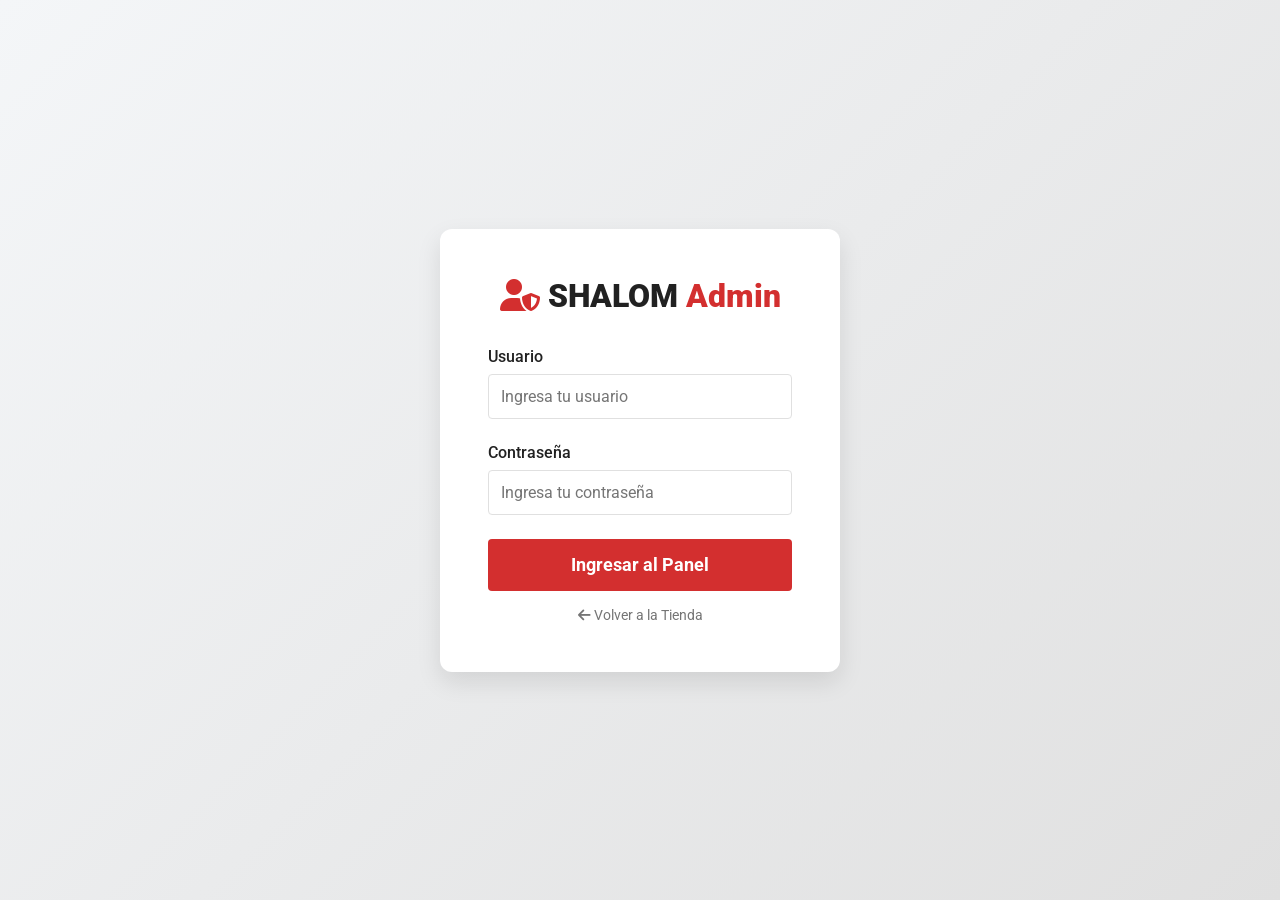
==== src/main/resources/static/admin.html @ d92ee45a "preparar para Railway" ====
<!DOCTYPE html>
<html lang="es">
<head>
    <meta charset="UTF-8">
    <meta name="viewport" content="width=device-width, initial-scale=1.0">
    <title>Admin Dashboard | SHALOM PAPELERÍA</title>
    <link href="https://fonts.googleapis.com/css2?family=Roboto:wght@300;400;500;700;900&display=swap" rel="stylesheet">
    <link rel="stylesheet" href="https://cdnjs.cloudflare.com/ajax/libs/font-awesome/6.4.0/css/all.min.css">
    <link rel="stylesheet" href="style.css">
    <script>
        // Protección de Ruta
        if (sessionStorage.getItem('adminAuth') !== 'true') {
            window.location.href = 'login.html';
        }
    </script>
    <style>
        .admin-container {
            max-width: 1200px;
            margin: 2rem auto;
            padding: 0 1rem;
        }
        .admin-header {
            display: flex;
            justify-content: space-between;
            align-items: center;
            margin-bottom: 2rem;
        }
        .admin-header h1 {
            font-size: 2rem;
            color: var(--text-main);
        }
        .btn-primary {
            background: var(--primary);
            color: white;
            border: none;
            padding: 0.75rem 1.5rem;
            border-radius: 4px;
            font-weight: bold;
            cursor: pointer;
            transition: background 0.2s;
        }
        .btn-primary:hover {
            background: var(--primary-hover);
        }
        
        /* Table Styles */
        .admin-table-container {
            background: var(--surface);
            border-radius: 8px;
            box-shadow: 0 4px 6px rgba(0,0,0,0.05);
            overflow-x: auto;
        }
        table {
            width: 100%;
            border-collapse: collapse;
        }
        th, td {
            padding: 1rem;
            text-align: left;
            border-bottom: 1px solid var(--border);
        }
        th {
            background: #f8fafc;
            font-weight: 600;
            color: var(--text-muted);
            text-transform: uppercase;
            font-size: 0.85rem;
        }
        tr:hover {
            background: #f8fafc;
        }
        .status-badge {
            padding: 0.25rem 0.75rem;
            border-radius: 50px;
            font-size: 0.8rem;
            font-weight: bold;
        }
        .status-active { background: #e8f5e9; color: var(--success); }
        .status-inactive { background: #ffebee; color: var(--danger); }
        
        .action-btns button {
            background: none;
            border: none;
            cursor: pointer;
            font-size: 1.1rem;
            margin-right: 0.5rem;
            transition: color 0.2s;
        }
        .btn-edit { color: var(--secondary); }
        .btn-edit:hover { color: #0d47a1; }
        .btn-delete { color: var(--danger); }
        .btn-delete:hover { color: #b71c1c; }

        /* Modal Styles */
        .modal {
            display: none;
            position: fixed;
            top: 0; left: 0; width: 100%; height: 100%;
            background: rgba(0,0,0,0.5);
            z-index: 2000;
            align-items: center;
            justify-content: center;
        }
        .modal.open {
            display: flex;
        }
        .modal-content {
            background: var(--surface);
            border-radius: 8px;
            width: 100%;
            max-width: 500px;
            padding: 2rem;
            box-shadow: 0 10px 25px rgba(0,0,0,0.2);
            position: relative;
        }
        .modal-header {
            display: flex;
            justify-content: space-between;
            align-items: center;
            margin-bottom: 1.5rem;
        }
        .modal-header h2 { font-size: 1.5rem; }
        .modal-close {
            background: none; border: none; font-size: 1.5rem; cursor: pointer; color: var(--text-muted);
        }
        .form-group {
            margin-bottom: 1.25rem;
        }
        .form-group label {
            display: block;
            margin-bottom: 0.5rem;
            font-weight: 500;
            color: var(--text-main);
        }
        .form-group input, .form-group textarea, .form-group select {
            width: 100%;
            padding: 0.75rem;
            border: 1px solid var(--border);
            border-radius: 4px;
            font-family: 'Roboto', sans-serif;
        }
        .form-group input:focus, .form-group textarea:focus {
            outline: none;
            border-color: var(--primary);
        }
        .form-actions {
            display: flex;
            justify-content: flex-end;
            gap: 1rem;
            margin-top: 2rem;
        }
        .btn-cancel {
            background: var(--bg);
            color: var(--text-main);
            border: 1px solid var(--border);
            padding: 0.75rem 1.5rem;
            border-radius: 4px;
            cursor: pointer;
        }
    </style>
</head>
<body>
    <!-- Main Header (Admin Mode) -->
    <header class="main-header">
        <div class="header-container">
            <div class="logo">
                <i class="fas fa-cog text-primary"></i> SHALOM<span class="text-primary"> Admin</span>
            </div>
            
            <div class="header-actions">
                <a href="#" onclick="cerrarSesion()" style="text-decoration: none; display: flex; align-items: center; gap: 0.5rem; color: var(--danger); font-weight: 500;">
                    <i class="fas fa-sign-out-alt"></i> Cerrar Sesión
                </a>
            </div>
        </div>
    </header>

    <main class="admin-container">
        <div class="admin-header">
            <h1>Gestión de Inventario</h1>
            <button class="btn-primary" onclick="abrirModal()">
                <i class="fas fa-plus"></i> Nuevo Producto
            </button>
        </div>

        <div class="admin-table-container">
            <table>
                <thead>
                    <tr>
                        <th>ID</th>
                        <th>Producto</th>
                        <th>Categoría</th>
                        <th>Precio</th>
                        <th>Stock</th>
                        <th>Estado</th>
                        <th>Acciones</th>
                    </tr>
                </thead>
                <tbody id="admin-table-body">
                    <!-- Products injected here -->
                    <tr><td colspan="7" style="text-align:center;">Cargando inventario...</td></tr>
                </tbody>
            </table>
        </div>
    </main>

    <!-- Modal Form -->
    <div class="modal" id="productModal">
        <div class="modal-content">
            <div class="modal-header">
                <h2 id="modalTitle">Nuevo Producto</h2>
                <button class="modal-close" onclick="cerrarModal()"><i class="fas fa-times"></i></button>
            </div>
            <form id="productForm" onsubmit="guardarProducto(event)">
                <input type="hidden" id="prodId">
                <div class="form-group">
                    <label>Nombre del Producto *</label>
                    <input type="text" id="prodNombre" required>
                </div>
                <div class="form-group">
                    <label>Categoría</label>
                    <input type="text" id="prodCategoria" placeholder="Ej: Cuadernos, Escritura...">
                </div>
                <div class="form-group">
                    <label>URL de la Imagen (Opcional)</label>
                    <input type="url" id="prodImagenUrl" placeholder="https://ejemplo.com/imagen.jpg">
                </div>
                <div style="display: grid; grid-template-columns: 1fr 1fr; gap: 1rem;">
                    <div class="form-group">
                        <label>Precio ($) *</label>
                        <input type="number" step="0.01" id="prodPrecio" required min="0">
                    </div>
                    <div class="form-group">
                        <label>Stock *</label>
                        <input type="number" id="prodStock" required min="0">
                    </div>
                </div>
                <div class="form-group">
                    <label>Descripción</label>
                    <textarea id="prodDesc" rows="3"></textarea>
                </div>
                <div class="form-group">
                    <label>Estado</label>
                    <select id="prodActivo">
                        <option value="true">Activo</option>
                        <option value="false">Inactivo</option>
                    </select>
                </div>
                <div class="form-actions">
                    <button type="button" class="btn-cancel" onclick="cerrarModal()">Cancelar</button>
                    <button type="submit" class="btn-primary" id="btnGuardar">Guardar Producto</button>
                </div>
            </form>
        </div>
    </div>

    <!-- Notification Toast -->
    <div id="toast" class="toast"></div>

    <script src="admin.js"></script>
</body>
</html>
---- src/main/resources/static/style.css ----
:root {
    --primary: #d32f2f; /* Un rojo institucional tipo Panamericana/Tauro */
    --primary-hover: #b71c1c;
    --secondary: #1976d2;
    --bg: #f4f6f8;
    --surface: #ffffff;
    --text-main: #212121;
    --text-muted: #757575;
    --border: #e0e0e0;
    --success: #2e7d32;
    --danger: #c62828;
    --warning: #f57c00;
}

* {
    margin: 0;
    padding: 0;
    box-sizing: border-box;
    font-family: 'Roboto', sans-serif;
}

body {
    background-color: var(--bg);
    color: var(--text-main);
    -webkit-font-smoothing: antialiased;
}

.text-primary { color: var(--primary); }

/* Top Bar */
.top-bar {
    background-color: #eeeeee;
    color: var(--text-muted);
    font-size: 0.85rem;
    padding: 0.5rem 0;
}

.top-bar-content {
    max-width: 1200px;
    margin: 0 auto;
    padding: 0 1rem;
    display: flex;
    justify-content: space-between;
    align-items: center;
}

.top-links a {
    color: var(--text-muted);
    text-decoration: none;
    margin-left: 1rem;
    transition: color 0.2s;
}

.top-links a:hover {
    color: var(--primary);
}

.admin-link {
    font-weight: bold;
    color: var(--primary) !important;
}

/* Main Header */
.main-header {
    background: var(--surface);
    padding: 1.5rem 0;
    box-shadow: 0 2px 4px rgba(0,0,0,0.05);
    position: sticky;
    top: 0;
    z-index: 100;
}

.header-container {
    max-width: 1200px;
    margin: 0 auto;
    padding: 0 1rem;
    display: flex;
    justify-content: space-between;
    align-items: center;
    gap: 2rem;
}

.logo {
    font-size: 1.8rem;
    font-weight: 900;
    cursor: pointer;
    color: var(--text-main);
    letter-spacing: -0.5px;
}

.search-bar {
    flex-grow: 1;
    display: flex;
    max-width: 600px;
    border: 2px solid var(--primary);
    border-radius: 4px;
    overflow: hidden;
}

.search-bar input {
    flex-grow: 1;
    border: none;
    padding: 0.75rem 1rem;
    font-size: 1rem;
    outline: none;
}

.search-bar button {
    background: var(--primary);
    color: white;
    border: none;
    padding: 0 1.5rem;
    cursor: pointer;
    font-size: 1.1rem;
    transition: background 0.2s;
}

.search-bar button:hover {
    background: var(--primary-hover);
}

.header-actions {
    display: flex;
    gap: 2rem;
}

.action-item {
    display: flex;
    align-items: center;
    gap: 0.75rem;
    cursor: pointer;
    position: relative;
}

.action-item i {
    font-size: 1.5rem;
    color: var(--text-main);
}

.action-text {
    display: flex;
    flex-direction: column;
}

.action-text span {
    font-size: 0.75rem;
    color: var(--text-muted);
}

.action-text strong {
    font-size: 0.9rem;
    color: var(--text-main);
}

.cart-icon:hover i, .cart-icon:hover strong {
    color: var(--primary);
}

.cart-badge {
    position: absolute;
    top: -8px;
    left: 12px;
    background: var(--primary);
    color: white;
    font-size: 0.75rem;
    font-weight: bold;
    width: 20px;
    height: 20px;
    border-radius: 50%;
    display: flex;
    align-items: center;
    justify-content: center;
    border: 2px solid var(--surface);
}

/* Navigation */
.main-nav {
    background: var(--text-main);
    color: white;
}

.nav-container {
    max-width: 1200px;
    margin: 0 auto;
    padding: 0 1rem;
    display: flex;
    gap: 1.5rem;
}

.nav-container a {
    color: white;
    text-decoration: none;
    padding: 1rem 0;
    font-size: 0.95rem;
    font-weight: 500;
    transition: opacity 0.2s;
}

.nav-container a:hover {
    opacity: 0.8;
}

.nav-container a i {
    margin-right: 0.5rem;
}

/* Store Layout */
.store-container {
    max-width: 1200px;
    margin: 2rem auto;
    padding: 0 1rem;
}

/* Hero Banner */
.hero-banner {
    background: linear-gradient(135deg, var(--secondary) 0%, #0d47a1 100%);
    border-radius: 8px;
    padding: 3rem;
    color: white;
    margin-bottom: 2rem;
    display: flex;
    align-items: center;
    box-shadow: 0 4px 12px rgba(0,0,0,0.1);
    position: relative;
    overflow: hidden;
}

.hero-banner::after {
    content: '📚✏️📐';
    position: absolute;
    right: 5%;
    font-size: 8rem;
    opacity: 0.1;
    transform: rotate(15deg);
}

.hero-content {
    position: relative;
    z-index: 1;
    max-width: 500px;
}

.hero-content h2 {
    font-size: 2.5rem;
    font-weight: 900;
    margin-bottom: 0.5rem;
}

.hero-content p {
    font-size: 1.2rem;
    margin-bottom: 1.5rem;
    opacity: 0.9;
}

.btn-hero {
    background: #ffeb3b;
    color: var(--text-main);
    border: none;
    padding: 0.75rem 2rem;
    font-size: 1.1rem;
    font-weight: bold;
    border-radius: 4px;
    cursor: pointer;
    transition: transform 0.2s;
}

.btn-hero:hover {
    transform: translateY(-2px);
}

/* Store Layout Structure */
.store-layout {
    display: grid;
    grid-template-columns: 250px 1fr;
    gap: 2rem;
}

/* Sidebar */
.sidebar {
    background: var(--surface);
    border-radius: 8px;
    padding: 1.5rem;
    box-shadow: 0 1px 3px rgba(0,0,0,0.05);
    height: fit-content;
}

.filter-section h3 {
    font-size: 1.1rem;
    margin-bottom: 1rem;
    padding-bottom: 0.5rem;
    border-bottom: 1px solid var(--border);
}

.category-list {
    list-style: none;
}

.category-list li {
    margin-bottom: 0.5rem;
}

.category-list a {
    color: var(--text-muted);
    text-decoration: none;
    font-size: 0.95rem;
    display: block;
    padding: 0.4rem 0;
    transition: color 0.2s;
    cursor: pointer;
}

.category-list a:hover, .category-list a.active {
    color: var(--primary);
    font-weight: 500;
}

/* Products Section */
.section-header {
    display: flex;
    justify-content: space-between;
    align-items: center;
    margin-bottom: 1.5rem;
}

.section-header h2 {
    font-size: 1.5rem;
    color: var(--text-main);
}

.sort-by label {
    font-size: 0.9rem;
    color: var(--text-muted);
    margin-right: 0.5rem;
}

.sort-by select {
    padding: 0.5rem;
    border: 1px solid var(--border);
    border-radius: 4px;
    outline: none;
}

.products-grid {
    display: grid;
    grid-template-columns: repeat(auto-fill, minmax(240px, 1fr));
    gap: 1.5rem;
}

.product-card {
    background: var(--surface);
    border-radius: 8px;
    padding: 0;
    box-shadow: 0 1px 3px rgba(0,0,0,0.1);
    transition: transform 0.2s, box-shadow 0.2s;
    display: flex;
    flex-direction: column;
    overflow: hidden;
    position: relative;
}

.product-card:hover {
    transform: translateY(-4px);
    box-shadow: 0 10px 15px -3px rgba(0,0,0,0.1);
}

.product-image {
    height: 180px;
    background: #e0e0e0;
    display: flex;
    align-items: center;
    justify-content: center;
    font-size: 4rem;
    color: #bdbdbd;
    overflow: hidden;
}

.product-details {
    padding: 1.25rem;
    display: flex;
    flex-direction: column;
    flex-grow: 1;
}

.product-category {
    font-size: 0.75rem;
    text-transform: uppercase;
    color: var(--secondary);
    font-weight: 700;
    margin-bottom: 0.5rem;
}

.product-name {
    font-size: 1.1rem;
    font-weight: 500;
    margin-bottom: 0.5rem;
    color: var(--text-main);
    line-height: 1.3;
}

.product-desc {
    color: var(--text-muted);
    font-size: 0.85rem;
    margin-bottom: 1rem;
    flex-grow: 1;
}

.product-price {
    font-size: 1.5rem;
    font-weight: 900;
    color: var(--primary);
    margin-bottom: 0.25rem;
}

.product-stock {
    font-size: 0.8rem;
    color: var(--text-muted);
    margin-bottom: 1rem;
}

.product-stock.low {
    color: var(--warning);
    font-weight: bold;
}

.product-stock.out {
    color: var(--danger);
    font-weight: bold;
}

.btn-add {
    background: var(--surface);
    color: var(--primary);
    border: 2px solid var(--primary);
    padding: 0.6rem;
    border-radius: 4px;
    font-weight: bold;
    cursor: pointer;
    transition: all 0.2s;
    width: 100%;
    text-transform: uppercase;
    font-size: 0.9rem;
}

.btn-add:hover {
    background: var(--primary);
    color: white;
}

.btn-add:disabled {
    border-color: var(--border);
    color: var(--text-muted);
    background: var(--bg);
    cursor: not-allowed;
}

/* Footer */
.main-footer {
    background: var(--text-main);
    color: #e0e0e0;
    padding-top: 4rem;
    margin-top: 4rem;
}

.footer-container {
    max-width: 1200px;
    margin: 0 auto;
    padding: 0 1rem;
    display: grid;
    grid-template-columns: repeat(auto-fit, minmax(250px, 1fr));
    gap: 3rem;
    margin-bottom: 3rem;
}

.footer-col .logo {
    color: white;
    margin-bottom: 1rem;
}

.footer-col p {
    font-size: 0.9rem;
    line-height: 1.6;
    margin-bottom: 1rem;
}

.social-links a {
    display: inline-flex;
    align-items: center;
    justify-content: center;
    width: 36px;
    height: 36px;
    background: rgba(255,255,255,0.1);
    color: white;
    border-radius: 50%;
    margin-right: 0.5rem;
    transition: background 0.2s;
}

.social-links a:hover {
    background: var(--primary);
}

.footer-col h3 {
    color: white;
    font-size: 1.2rem;
    margin-bottom: 1.5rem;
    position: relative;
}

.footer-col h3::after {
    content: '';
    position: absolute;
    left: 0;
    bottom: -8px;
    width: 40px;
    height: 2px;
    background: var(--primary);
}

.footer-col ul {
    list-style: none;
}

.footer-col ul li {
    margin-bottom: 0.75rem;
}

.footer-col ul a {
    color: #e0e0e0;
    text-decoration: none;
    transition: color 0.2s;
    font-size: 0.9rem;
}

.footer-col ul a:hover {
    color: white;
    padding-left: 5px;
}

.newsletter-form {
    display: flex;
    margin-top: 1rem;
}

.newsletter-form input {
    flex-grow: 1;
    padding: 0.75rem;
    border: none;
    border-radius: 4px 0 0 4px;
    outline: none;
}

.newsletter-form button {
    background: var(--primary);
    color: white;
    border: none;
    padding: 0 1.5rem;
    border-radius: 0 4px 4px 0;
    cursor: pointer;
    font-weight: bold;
}

.footer-bottom {
    background: #111;
    text-align: center;
    padding: 1.5rem;
    font-size: 0.85rem;
    color: #757575;
}

/* Sidebar Cart */
.cart-sidebar {
    position: fixed;
    top: 0;
    right: -400px;
    width: 400px;
    height: 100vh;
    background: var(--surface);
    box-shadow: -10px 0 20px rgba(0,0,0,0.1);
    z-index: 1000;
    transition: right 0.3s ease;
    display: flex;
    flex-direction: column;
}

.cart-sidebar.open {
    right: 0;
}

.overlay {
    position: fixed;
    top: 0;
    left: 0;
    width: 100%;
    height: 100%;
    background: rgba(0,0,0,0.5);
    backdrop-filter: blur(4px);
    z-index: 999;
    display: none;
    opacity: 0;
    transition: opacity 0.3s;
}

.overlay.open {
    display: block;
    opacity: 1;
}

.cart-header {
    padding: 1.5rem;
    border-bottom: 1px solid var(--border);
    display: flex;
    justify-content: space-between;
    align-items: center;
    background: var(--bg);
}

.cart-header h2 {
    font-size: 1.25rem;
    color: var(--text-main);
}

.close-btn {
    background: none;
    border: none;
    font-size: 1.5rem;
    cursor: pointer;
    color: var(--text-muted);
}

.cart-items {
    flex-grow: 1;
    overflow-y: auto;
    padding: 1.5rem;
}

.cart-item {
    display: flex;
    justify-content: space-between;
    align-items: center;
    padding-bottom: 1rem;
    margin-bottom: 1rem;
    border-bottom: 1px solid var(--border);
}

.cart-item-info h4 {
    font-size: 0.95rem;
    margin-bottom: 0.25rem;
    font-weight: 500;
}

.cart-item-price {
    color: var(--primary);
    font-weight: bold;
    font-size: 0.9rem;
}

.cart-item-controls {
    display: flex;
    align-items: center;
    gap: 0.5rem;
    background: var(--bg);
    border-radius: 4px;
    padding: 0.25rem;
}

.qty-btn {
    background: var(--surface);
    border: 1px solid var(--border);
    width: 24px;
    height: 24px;
    border-radius: 4px;
    cursor: pointer;
    font-weight: bold;
    color: var(--text-main);
}

.cart-footer {
    padding: 1.5rem;
    border-top: 1px solid var(--border);
    background: var(--surface);
    box-shadow: 0 -4px 10px rgba(0,0,0,0.05);
}

.total-row {
    display: flex;
    justify-content: space-between;
    font-size: 1.25rem;
    font-weight: 900;
    margin-bottom: 1.5rem;
}

.checkout-btn {
    width: 100%;
    background: var(--success);
    color: white;
    border: none;
    padding: 1rem;
    border-radius: 4px;
    font-size: 1.1rem;
    font-weight: bold;
    cursor: pointer;
    transition: background 0.2s;
    text-transform: uppercase;
}

.checkout-btn:hover {
    background: #1b5e20;
}

/* Toast */
.toast {
    position: fixed;
    bottom: 20px;
    left: 50%;
    transform: translateX(-50%) translateY(100px);
    background: var(--text-main);
    color: white;
    padding: 1rem 2rem;
    border-radius: 4px;
    box-shadow: 0 4px 12px rgba(0,0,0,0.15);
    transition: transform 0.3s ease;
    z-index: 2000;
    font-weight: 500;
}

.toast.show {
    transform: translateX(-50%) translateY(0);
}

.toast.error {
    background: var(--danger);
}

.toast.success {
    background: var(--success);
}

.loading-spinner {
    text-align: center;
    padding: 3rem;
    color: var(--primary);
    font-size: 1.2rem;
}
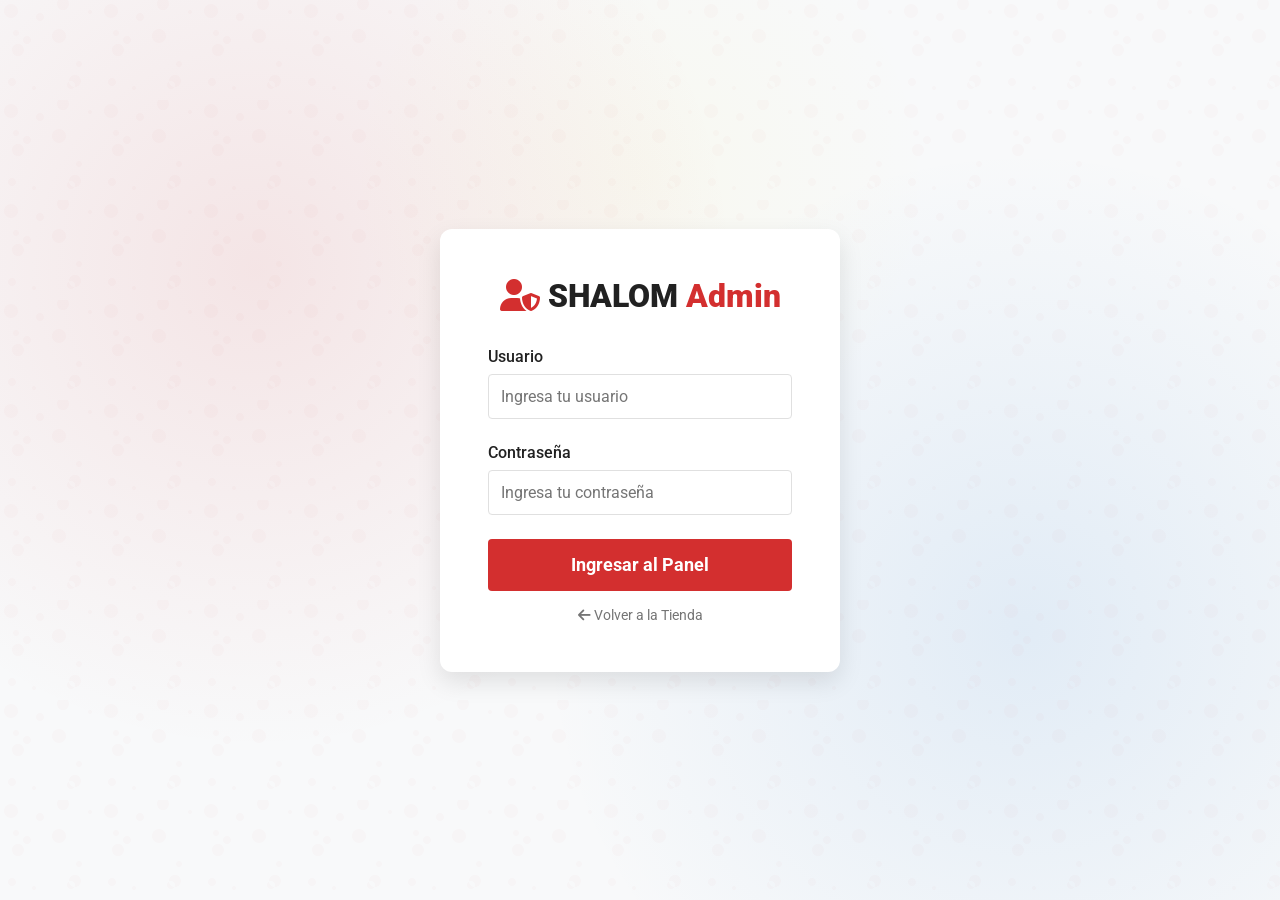
==== commit d2b47ed9: "corregir localhost en app.js y admin.js" ====
--- a/src/main/resources/static/admin.html
+++ b/src/main/resources/static/admin.html
@@ -157,6 +157,20 @@
             border-radius: 4px;
             cursor: pointer;
         }
+        .tab-btn {
+            background: none;
+            border: none;
+            padding: 0.5rem 1rem;
+            cursor: pointer;
+            font-weight: 500;
+            color: var(--text-muted);
+            border-bottom: 2px solid transparent;
+            transition: all 0.2s;
+        }
+        .tab-btn.active {
+            color: var(--primary);
+            border-bottom-color: var(--primary);
+        }
     </style>
 </head>
 <body>
@@ -176,31 +190,80 @@
     </header>
 
     <main class="admin-container">
-        <div class="admin-header">
-            <h1>Gestión de Inventario</h1>
-            <button class="btn-primary" onclick="abrirModal()">
-                <i class="fas fa-plus"></i> Nuevo Producto
-            </button>
-        </div>
-
-        <div class="admin-table-container">
-            <table>
-                <thead>
-                    <tr>
-                        <th>ID</th>
-                        <th>Producto</th>
-                        <th>Categoría</th>
-                        <th>Precio</th>
-                        <th>Stock</th>
-                        <th>Estado</th>
-                        <th>Acciones</th>
-                    </tr>
-                </thead>
-                <tbody id="admin-table-body">
-                    <!-- Products injected here -->
-                    <tr><td colspan="7" style="text-align:center;">Cargando inventario...</td></tr>
-                </tbody>
-            </table>
+        <!-- Dashboard Summary -->
+        <div class="admin-summary" style="display: grid; grid-template-columns: repeat(auto-fit, minmax(200px, 1fr)); gap: 1.5rem; margin-bottom: 2rem;">
+            <div class="summary-card" style="background: var(--surface); padding: 1.5rem; border-radius: 8px; box-shadow: 0 2px 4px rgba(0,0,0,0.05); border-left: 4px solid var(--success);">
+                <span style="color: var(--text-muted); font-size: 0.85rem; text-transform: uppercase; font-weight: bold;">Ventas de Hoy</span>
+                <h2 id="summary-ventas-hoy" style="font-size: 1.8rem; margin: 0.5rem 0;">$0</h2>
+                <span id="summary-pedidos-hoy" style="font-size: 0.85rem; color: var(--text-muted);">0 pedidos realizados</span>
+            </div>
+            <div class="summary-card" style="background: var(--surface); padding: 1.5rem; border-radius: 8px; box-shadow: 0 2px 4px rgba(0,0,0,0.05); border-left: 4px solid var(--primary);">
+                <span style="color: var(--text-muted); font-size: 0.85rem; text-transform: uppercase; font-weight: bold;">Productos en Stock</span>
+                <h2 id="summary-stock-total" style="font-size: 1.8rem; margin: 0.5rem 0;">0</h2>
+                <span style="font-size: 0.85rem; color: var(--text-muted);">Unidades totales</span>
+            </div>
+        </div>
+
+        <div class="admin-tabs" style="margin-bottom: 2rem; display: flex; gap: 1rem; border-bottom: 2px solid var(--border); padding-bottom: 0.5rem;">
+            <button class="tab-btn active" id="tab-inventario" onclick="switchTab('inventario')">Inventario</button>
+            <button class="tab-btn" id="tab-pedidos" onclick="switchTab('pedidos')">Pedidos</button>
+        </div>
+
+        <div id="section-inventario">
+            <div class="admin-header">
+                <h1>Gestión de Inventario</h1>
+                <button class="btn-primary" onclick="abrirModal()">
+                    <i class="fas fa-plus"></i> Nuevo Producto
+                </button>
+            </div>
+
+            <div class="admin-table-container">
+                <table>
+                    <thead>
+                        <tr>
+                            <th>ID</th>
+                            <th>Producto</th>
+                            <th>Categoría</th>
+                            <th>Precio</th>
+                            <th>Stock</th>
+                            <th>Estado</th>
+                            <th>Acciones</th>
+                        </tr>
+                    </thead>
+                    <tbody id="admin-table-body">
+                        <!-- Products injected here -->
+                        <tr><td colspan="7" style="text-align:center;">Cargando inventario...</td></tr>
+                    </tbody>
+                </table>
+            </div>
+        </div>
+
+        <div id="section-pedidos" style="display: none;">
+            <div class="admin-header">
+                <h1>Pedidos de Clientes</h1>
+                <button class="btn-primary" onclick="cargarPedidos()">
+                    <i class="fas fa-sync"></i> Actualizar
+                </button>
+            </div>
+
+            <div class="admin-table-container">
+                <table>
+                    <thead>
+                        <tr>
+                            <th>ID Pedido</th>
+                            <th>Fecha</th>
+                            <th>Cliente</th>
+                            <th>Correo</th>
+                            <th>Total</th>
+                            <th>Acciones</th>
+                        </tr>
+                    </thead>
+                    <tbody id="pedidos-table-body">
+                        <!-- Orders injected here -->
+                        <tr><td colspan="6" style="text-align:center;">Cargando pedidos...</td></tr>
+                    </tbody>
+                </table>
+            </div>
         </div>
     </main>
 
@@ -254,6 +317,22 @@
         </div>
     </div>
 
+    <!-- Modal Detalles Pedido -->
+    <div class="modal" id="pedidoModal">
+        <div class="modal-content" style="max-width: 600px;">
+            <div class="modal-header">
+                <h2>Detalles del Pedido</h2>
+                <button class="modal-close" onclick="cerrarPedidoModal()"><i class="fas fa-times"></i></button>
+            </div>
+            <div id="pedido-detalles-content">
+                <!-- Order details injected here -->
+            </div>
+            <div class="form-actions">
+                <button type="button" class="btn-primary" onclick="cerrarPedidoModal()">Cerrar</button>
+            </div>
+        </div>
+    </div>
+
     <!-- Notification Toast -->
     <div id="toast" class="toast"></div>
 
--- a/src/main/resources/static/style.css
+++ b/src/main/resources/static/style.css
@@ -12,6 +12,70 @@
     --warning: #f57c00;
 }
 
+body.dark-mode {
+    --bg: #121212;
+    --surface: #1e1e1e;
+    --text-main: #f0f0f0;
+    --text-muted: #a0a0a0;
+    --border: #333333;
+    --primary: #ff5252;
+    --primary-hover: #ff1744;
+    --secondary: #64b5f6;
+}
+
+body.dark-mode .top-bar {
+    background-color: #1a1a1a;
+}
+
+body.dark-mode .search-bar input {
+    background-color: #2a2a2a;
+    color: white;
+}
+
+body.dark-mode .product-image {
+    background-color: #252525;
+}
+
+body.dark-mode .cart-item-controls {
+    background-color: #2a2a2a;
+}
+
+body.dark-mode .modal-content {
+    background-color: #1e1e1e;
+    color: white;
+}
+
+body.dark-mode .btn-cancelar {
+    background: #2a2a2a;
+    color: #a0a0a0;
+    border-color: #444;
+}
+
+body.dark-mode input, 
+body.dark-mode select, 
+body.dark-mode textarea {
+    background-color: #2a2a2a;
+    color: white;
+    border-color: #444;
+}
+
+body.dark-mode .hero-banner {
+    background: linear-gradient(135deg, #1a237e 0%, #000000 100%);
+}
+
+body.dark-mode .main-footer {
+    background: #0a0a0a;
+}
+
+body.dark-mode .footer-bottom {
+    background: #000;
+}
+
+body.dark-mode .newsletter-form input {
+    background-color: #333;
+    color: white;
+}
+
 * {
     margin: 0;
     padding: 0;
@@ -20,9 +84,71 @@
 }
 
 body {
-    background-color: var(--bg);
+    background: var(--bg);
     color: var(--text-main);
     -webkit-font-smoothing: antialiased;
+    min-height: 100vh;
+    position: relative;
+    overflow-x: hidden;
+}
+
+/* Elegant Background Effect */
+body::before {
+    content: '';
+    position: fixed;
+    top: 0;
+    left: 0;
+    width: 100%;
+    height: 100%;
+    background: 
+        radial-gradient(circle at 20% 30%, rgba(211, 47, 47, 0.1) 0%, transparent 40%),
+        radial-gradient(circle at 80% 70%, rgba(25, 118, 210, 0.1) 0%, transparent 40%),
+        radial-gradient(circle at 50% 20%, rgba(255, 235, 59, 0.05) 0%, transparent 30%),
+        #f8f9fa;
+    z-index: -1;
+    animation: moveBG 20s ease-in-out infinite alternate;
+}
+
+@keyframes moveBG {
+    0% { background-position: 0% 0%; }
+    100% { background-position: 100% 100%; }
+}
+
+body.dark-mode::before {
+    background: 
+        radial-gradient(circle at 20% 30%, rgba(255, 82, 82, 0.15) 0%, transparent 40%),
+        radial-gradient(circle at 80% 70%, rgba(100, 181, 246, 0.15) 0%, transparent 40%),
+        radial-gradient(circle at 50% 20%, rgba(255, 235, 59, 0.05) 0%, transparent 30%),
+        #0a0a0a;
+}
+
+body::after {
+    content: '';
+    position: fixed;
+    top: 0;
+    left: 0;
+    width: 100%;
+    height: 100%;
+    background-image: url("data:image/svg+xml,%3Csvg width='100' height='100' viewBox='0 0 100 100' xmlns='http://www.w3.org/2000/svg'%3E%3Cpath d='M11 18c3.866 0 7-3.134 7-7s-3.134-7-7-7-7 3.134-7 7 3.134 7 7 7zm48 25c3.866 0 7-3.134 7-7s-3.134-7-7-7-7 3.134-7 7 3.134 7 7 7zm-43-7c1.657 0 3-1.343 3-3s-1.343-3-3-3-3 1.343-3 3 1.343 3 3 3zm63 31c1.657 0 3-1.343 3-3s-1.343-3-3-3-3 1.343-3 3 1.343 3 3 3zM34 90c1.105 0 2-.895 2-2s-.895-2-2-2-2 .895-2 2 .895 2 2 2zm56-76c1.105 0 2-.895 2-2s-.895-2-2-2-2 .895-2 2 .895 2 2 2zM12 86c2.21 0 4-1.79 4-4s-1.79-4-4-4-4 1.79-4 4 1.79 4 4 4zm28-65c2.21 0 4-1.79 4-4s-1.79-4-4-4-4 1.79-4 4 1.79 4 4 4zm23-11c3.314 0 6-2.686 6-6s-2.686-6-6-6-6 2.686-6 6 2.686 6 6 6zm-45 46c3.314 0 6-2.686 6-6s-2.686-6-6-6-6 2.686-6 6 2.686 6 6 6zm57 31c3.314 0 6-2.686 6-6s-2.686-6-6-6-6 2.686-6 6 2.686 6 6 6zM27 44c2.21 0 4-1.79 4-4s-1.79-4-4-4-4 1.79-4 4 1.79 4 4 4zm44 45c2.21 0 4-1.79 4-4s-1.79-4-4-4-4 1.79-4 4 1.79 4 4 4z' fill='%23d32f2f' fill-opacity='0.02' fill-rule='evenodd'/%3E%3C/svg%3E");
+    z-index: -1;
+    pointer-events: none;
+}
+
+body.dark-mode::after {
+    background-image: url("data:image/svg+xml,%3Csvg width='100' height='100' viewBox='0 0 100 100' xmlns='http://www.w3.org/2000/svg'%3E%3Cpath d='M11 18c3.866 0 7-3.134 7-7s-3.134-7-7-7-7 3.134-7 7 3.134 7 7 7zm48 25c3.866 0 7-3.134 7-7s-3.134-7-7-7-7 3.134-7 7 3.134 7 7 7zm-43-7c1.657 0 3-1.343 3-3s-1.343-3-3-3-3 1.343-3 3 1.343 3 3 3zm63 31c1.657 0 3-1.343 3-3s-1.343-3-3-3-3 1.343-3 3 1.343 3 3 3zM34 90c1.105 0 2-.895 2-2s-.895-2-2-2-2 .895-2 2 .895 2 2 2zm56-76c1.105 0 2-.895 2-2s-.895-2-2-2-2 .895-2 2 .895 2 2 2zM12 86c2.21 0 4-1.79 4-4s-1.79-4-4-4-4 1.79-4 4 1.79 4 4 4zm28-65c2.21 0 4-1.79 4-4s-1.79-4-4-4-4 1.79-4 4 1.79 4 4 4zm23-11c3.314 0 6-2.686 6-6s-2.686-6-6-6-6 2.686-6 6 2.686 6 6 6zm-45 46c3.314 0 6-2.686 6-6s-2.686-6-6-6-6 2.686-6 6 2.686 6 6 6zm57 31c3.314 0 6-2.686 6-6s-2.686-6-6-6-6 2.686-6 6 2.686 6 6 6zM27 44c2.21 0 4-1.79 4-4s-1.79-4-4-4-4 1.79-4 4 1.79 4 4 4zm44 45c2.21 0 4-1.79 4-4s-1.79-4-4-4-4 1.79-4 4 1.79 4 4 4z' fill='%23ffffff' fill-opacity='0.03' fill-rule='evenodd'/%3E%3C/svg%3E");
+}
+
+.sidebar, .product-card, .admin-container, .modal-content {
+    backdrop-filter: blur(8px);
+    border: 1px solid rgba(255, 255, 255, 0.1);
+}
+
+body.dark-mode .sidebar, 
+body.dark-mode .product-card, 
+body.dark-mode .admin-container,
+body.dark-mode .modal-content {
+    background: rgba(30, 30, 30, 0.8);
+    border: 1px solid rgba(255, 255, 255, 0.05);
 }
 
 .text-primary { color: var(--primary); }
@@ -58,6 +184,14 @@
 .admin-link {
     font-weight: bold;
     color: var(--primary) !important;
+}
+
+.theme-toggle:hover {
+    filter: brightness(0.9);
+    transform: scale(1.05);
+}
+body.dark-mode .theme-toggle {
+    background: #444 !important;
 }
 
 /* Main Header */
@@ -348,19 +482,20 @@
 
 .product-card {
     background: var(--surface);
-    border-radius: 8px;
+    border-radius: 12px;
     padding: 0;
-    box-shadow: 0 1px 3px rgba(0,0,0,0.1);
-    transition: transform 0.2s, box-shadow 0.2s;
+    box-shadow: 0 4px 6px -1px rgba(0, 0, 0, 0.05), 0 2px 4px -1px rgba(0, 0, 0, 0.03);
+    transition: all 0.4s cubic-bezier(0.175, 0.885, 0.32, 1.275);
     display: flex;
     flex-direction: column;
     overflow: hidden;
     position: relative;
+    border: 1px solid var(--border);
 }
 
 .product-card:hover {
-    transform: translateY(-4px);
-    box-shadow: 0 10px 15px -3px rgba(0,0,0,0.1);
+    transform: translateY(-8px);
+    box-shadow: 0 20px 25px -5px rgba(0, 0, 0, 0.1), 0 10px 10px -5px rgba(0, 0, 0, 0.04);
 }
 
 .product-image {
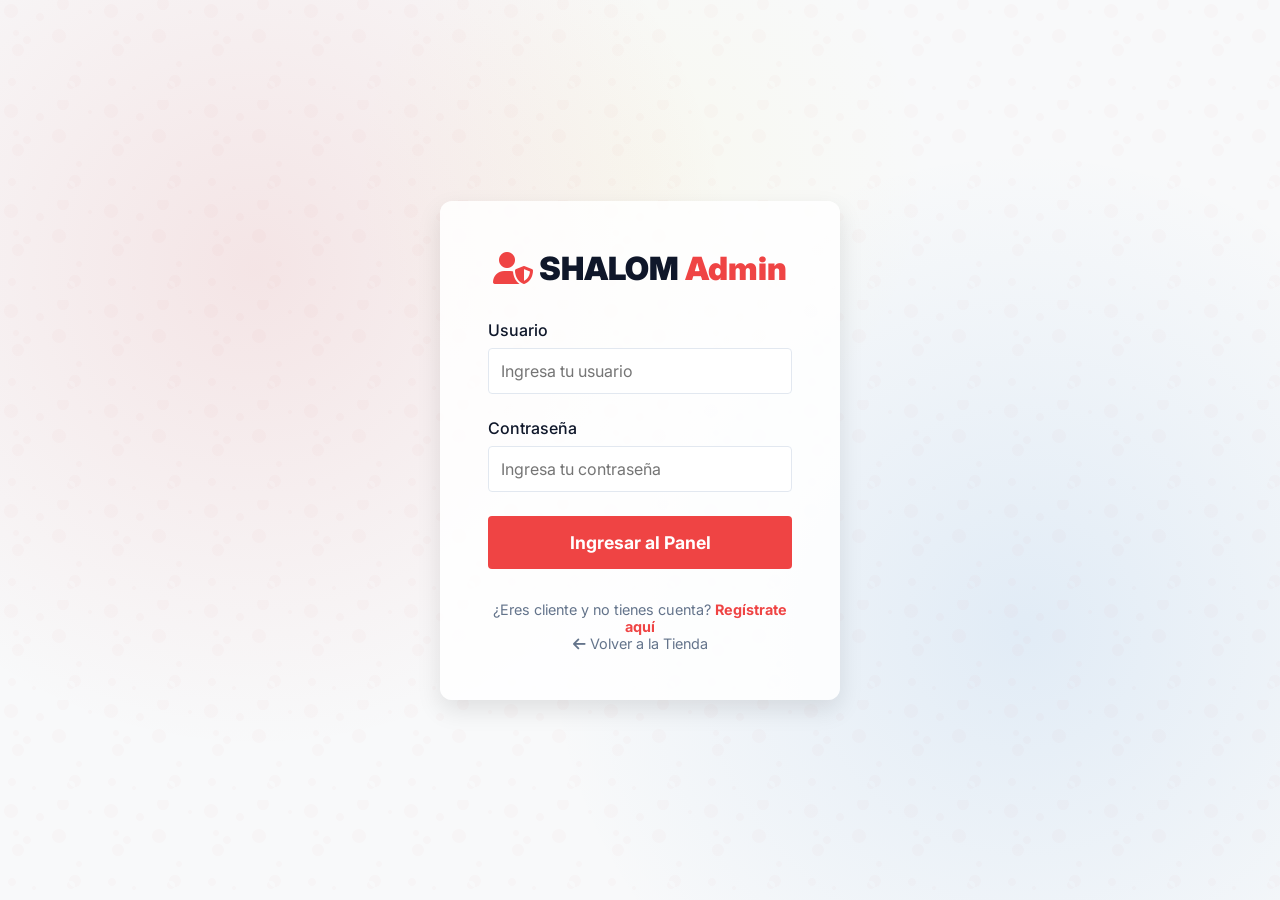
==== commit 0377b405: "Actualización del proyecto y corrección de errores" ====
--- a/src/main/resources/static/admin.html
+++ b/src/main/resources/static/admin.html
@@ -181,7 +181,10 @@
                 <i class="fas fa-cog text-primary"></i> SHALOM<span class="text-primary"> Admin</span>
             </div>
             
-            <div class="header-actions">
+            <div class="header-actions" style="display: flex; gap: 1.5rem; align-items: center;">
+                <a href="index.html" style="text-decoration: none; display: flex; align-items: center; gap: 0.5rem; color: var(--secondary); font-weight: 500;">
+                    <i class="fas fa-store"></i> Volver a la Tienda
+                </a>
                 <a href="#" onclick="cerrarSesion()" style="text-decoration: none; display: flex; align-items: center; gap: 0.5rem; color: var(--danger); font-weight: 500;">
                     <i class="fas fa-sign-out-alt"></i> Cerrar Sesión
                 </a>
--- a/src/main/resources/static/style.css
+++ b/src/main/resources/static/style.css
@@ -1,26 +1,28 @@
+@import url('https://fonts.googleapis.com/css2?family=Inter:wght@300;400;500;600;700;800;900&display=swap');
+
 :root {
-    --primary: #d32f2f; /* Un rojo institucional tipo Panamericana/Tauro */
-    --primary-hover: #b71c1c;
-    --secondary: #1976d2;
-    --bg: #f4f6f8;
-    --surface: #ffffff;
-    --text-main: #212121;
-    --text-muted: #757575;
-    --border: #e0e0e0;
-    --success: #2e7d32;
-    --danger: #c62828;
-    --warning: #f57c00;
+    --primary: #ef4444; /* Modern Vibrant Red */
+    --primary-hover: #dc2626;
+    --secondary: #3b82f6; /* Modern Blue */
+    --bg: #f8fafc; /* Crisp light background */
+    --surface: rgba(255, 255, 255, 0.85); /* Glassmorphism base */
+    --text-main: #0f172a;
+    --text-muted: #64748b;
+    --border: #e2e8f0;
+    --success: #10b981;
+    --danger: #ef4444;
+    --warning: #f59e0b;
 }
 
 body.dark-mode {
-    --bg: #121212;
-    --surface: #1e1e1e;
-    --text-main: #f0f0f0;
-    --text-muted: #a0a0a0;
-    --border: #333333;
-    --primary: #ff5252;
-    --primary-hover: #ff1744;
-    --secondary: #64b5f6;
+    --bg: #0f172a; /* Deep modern dark blue/gray */
+    --surface: rgba(30, 41, 59, 0.85); /* Glassmorphism dark base */
+    --text-main: #f8fafc;
+    --text-muted: #94a3b8;
+    --border: #334155;
+    --primary: #f87171;
+    --primary-hover: #ef4444;
+    --secondary: #38bdf8;
 }
 
 body.dark-mode .top-bar {
@@ -80,7 +82,7 @@
     margin: 0;
     padding: 0;
     box-sizing: border-box;
-    font-family: 'Roboto', sans-serif;
+    font-family: 'Inter', -apple-system, BlinkMacSystemFont, 'Segoe UI', Roboto, Helvetica, Arial, sans-serif;
 }
 
 body {
@@ -347,14 +349,14 @@
 
 /* Hero Banner */
 .hero-banner {
-    background: linear-gradient(135deg, var(--secondary) 0%, #0d47a1 100%);
-    border-radius: 8px;
-    padding: 3rem;
-    color: white;
-    margin-bottom: 2rem;
-    display: flex;
-    align-items: center;
-    box-shadow: 0 4px 12px rgba(0,0,0,0.1);
+    background: linear-gradient(135deg, #4f46e5 0%, #0ea5e9 100%);
+    border-radius: 16px;
+    padding: 4rem;
+    color: white;
+    margin-bottom: 3rem;
+    display: flex;
+    align-items: center;
+    box-shadow: 0 20px 40px -10px rgba(14, 165, 233, 0.3);
     position: relative;
     overflow: hidden;
 }
@@ -876,3 +878,40 @@
     color: var(--primary);
     font-size: 1.2rem;
 }
+
+@media (max-width: 768px) {
+    .header-container {
+        flex-direction: column;
+        gap: 1rem;
+    }
+    .header-actions {
+        width: 100%;
+        justify-content: space-around;
+    }
+    .store-layout {
+        grid-template-columns: 1fr;
+    }
+    .top-bar-content {
+        flex-direction: column;
+        text-align: center;
+        gap: 0.5rem;
+    }
+    .top-links {
+        display: flex;
+        flex-direction: column;
+        gap: 0.5rem;
+    }
+    .top-links a {
+        margin-left: 0;
+    }
+    .hero-banner {
+        padding: 2rem;
+        text-align: center;
+    }
+    .hero-banner::after {
+        display: none;
+    }
+    .search-bar {
+        width: 100%;
+    }
+}
